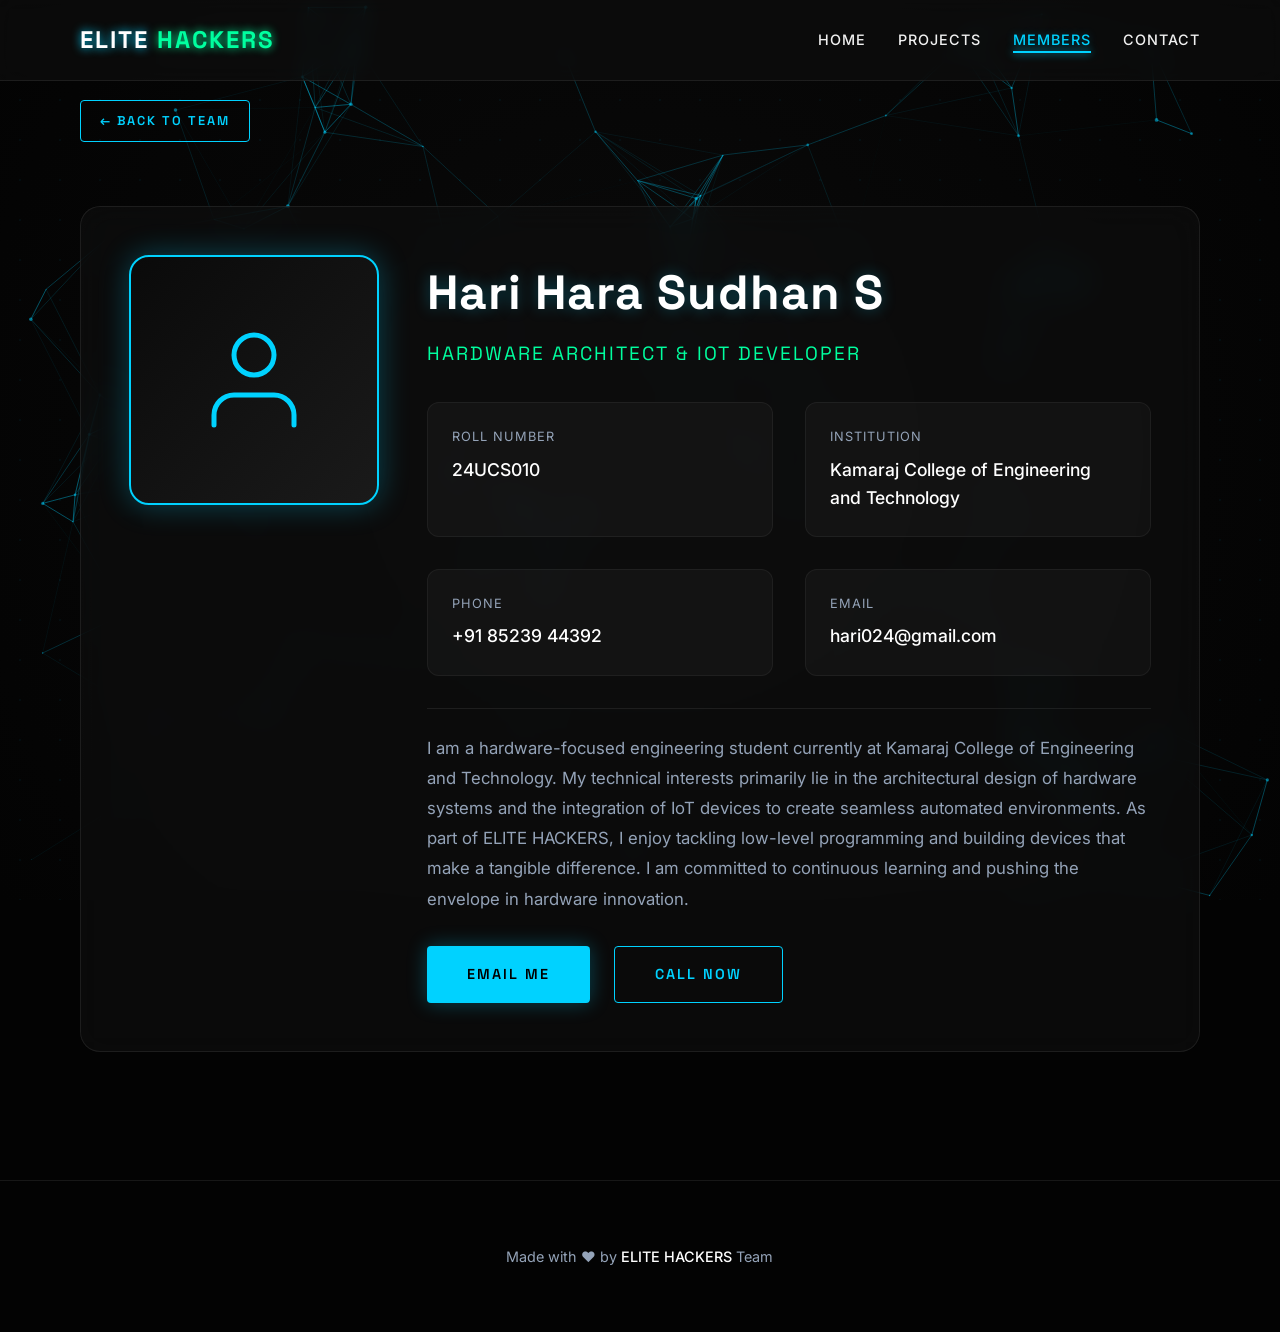
==== hari-hara.html @ d205bc83 "Add files via upload" ====
<!DOCTYPE html>
<html lang="en">
<head>
    <meta charset="UTF-8">
    <meta name="viewport" content="width=device-width, initial-scale=1.0">
    <title>Hari Hara Sudhan S - Profile | ELITE HACKERS</title>
    <link rel="stylesheet" href="style.css">
    <style>
        .profile-section {
            display: flex;
            align-items: flex-start;
            gap: 3rem;
            margin-top: 2rem;
            padding: 3rem;
            background: var(--glass-bg);
            border: 1px solid var(--glass-border);
            border-radius: 20px;
            backdrop-filter: blur(var(--glass-blur));
        }
        .profile-avatar {
            width: 250px;
            height: 250px;
            border-radius: 20px;
            background: linear-gradient(135deg, var(--bg-secondary), #1a1a1a);
            border: 2px solid var(--neon-blue);
            display: flex;
            align-items: center;
            justify-content: center;
            flex-shrink: 0;
            box-shadow: 0 0 30px var(--neon-glow-blue);
        }
        .profile-avatar svg {
            width: 120px;
            height: 120px;
            stroke: var(--neon-blue);
            stroke-width: 1;
        }
        .profile-info {
            flex-grow: 1;
        }
        .profile-name {
            font-family: var(--font-heading);
            font-size: 3rem;
            color: #fff;
            margin-bottom: 0.5rem;
            text-shadow: 0 0 15px var(--neon-glow-blue);
        }
        .profile-role {
            font-size: 1.2rem;
            color: var(--neon-green);
            font-family: var(--font-heading);
            margin-bottom: 2rem;
            letter-spacing: 2px;
            text-transform: uppercase;
        }
        .details-grid {
            display: grid;
            grid-template-columns: repeat(auto-fit, minmax(250px, 1fr));
            gap: 2rem;
            margin-bottom: 2rem;
        }
        .detail-item {
            background: rgba(255, 255, 255, 0.03);
            padding: 1.5rem;
            border-radius: 12px;
            border: 1px solid rgba(255, 255, 255, 0.05);
        }
        .detail-label {
            display: block;
            font-size: 0.8rem;
            color: var(--text-secondary);
            text-transform: uppercase;
            letter-spacing: 1px;
            margin-bottom: 0.5rem;
        }
        .detail-value {
            font-size: 1.1rem;
            color: #fff;
            font-weight: 500;
        }
        .profile-bio {
            color: var(--text-secondary);
            line-height: 1.8;
            font-size: 1.05rem;
            margin-top: 1rem;
            padding-top: 1.5rem;
            border-top: 1px solid var(--glass-border);
        }
        .contact-links {
            display: flex;
            gap: 1.5rem;
            margin-top: 2rem;
        }
        @media (max-width: 992px) {
            .profile-section {
                flex-direction: column;
                align-items: center;
                text-align: center;
                padding: 2rem;
            }
            .contact-links {
                justify-content: center;
            }
        }
    </style>
</head>
<body class="smooth-scroll">
    <!-- Animated Background -->
    <canvas id="bg-canvas"></canvas>
    <!-- Navigation -->
    <header>
        <nav class="container">
            <div class="logo">ELITE <span>HACKERS</span></div>
            <ul class="nav-links">
                <li><a href="index.html">Home</a></li>
                <li><a href="projects.html">Projects</a></li>
                <li><a href="members.html" class="active">Members</a></li>
                <li><a href="contact.html">Contact</a></li>
            </ul>
            <div class="menu-toggle">
                <span></span>
                <span></span>
                <span></span>
            </div>
        </nav>
    </header>
    <!-- Main Content -->
    <main class="pt-main container">
        <a href="members.html" class="btn btn-secondary" style="margin-bottom: 2rem; padding: 0.6rem 1.2rem; font-size: 0.8rem;">
            <span>&larr; Back to Team</span>
        </a>
        <section class="profile-section fade-in">
            <div class="profile-avatar">
                <svg viewBox="0 0 24 24" fill="none" stroke="currentColor" stroke-linecap="round" stroke-linejoin="round">
                    <path d="M20 21v-2a4 4 0 0 0-4-4H8a4 4 0 0 0-4 4v2"></path>
                    <circle cx="12" cy="7" r="4"></circle>
                </svg>
            </div>
            <div class="profile-info">
                <h1 class="profile-name">Hari Hara Sudhan S</h1>
                <p class="profile-role">Hardware Architect & IoT Developer</p>
                <div class="details-grid">
                    <div class="detail-item">
                        <span class="detail-label">Roll Number</span>
                        <span class="detail-value">24UCS010</span>
                    </div>
                    <div class="detail-item">
                        <span class="detail-label">Institution</span>
                        <span class="detail-value">Kamaraj College of Engineering and Technology</span>
                    </div>
                    <div class="detail-item">
                        <span class="detail-label">Phone</span>
                        <span class="detail-value">+91 85239 44392</span>
                    </div>
                    <div class="detail-item">
                        <span class="detail-label">Email</span>
                        <span class="detail-value">hari024@gmail.com</span>
                    </div>
                </div>
                <div class="profile-bio">
                    <p>
                        I am a hardware-focused engineering student currently at Kamaraj College of Engineering and Technology. My technical interests primarily lie in the architectural design of hardware systems and the integration of IoT devices to create seamless automated environments. As part of ELITE HACKERS, I enjoy tackling low-level programming and building devices that make a tangible difference. I am committed to continuous learning and pushing the envelope in hardware innovation.
                    </p>
                </div>
                <div class="contact-links">
                    <a href="mailto:hari024@gmail.com" class="btn btn-primary"><span>Email Me</span></a>
                    <a href="tel:8523944392" class="btn btn-secondary"><span>Call Now</span></a>
                </div>
            </div>
        </section>
    </main>
    <!-- Footer -->
    <footer>
        <div class="container">
            <p>Made with ❤️ by <span>ELITE HACKERS</span> Team</p>
        </div>
    </footer>
    <script src="script.js"></script>
</body>
</html>
---- style.css ----
/* Google Fonts: Space Grotesk for Tech feel, Inter for readability */
@import url('https://fonts.googleapis.com/css2?family=Space+Grotesk:wght@300;400;500;600;700&family=Inter:wght@300;400;500;600&display=swap');

:root {
  /* Color Palette - Deeper, more sophisticated neon */
  --bg-color: #030303;
  --bg-secondary: #0a0a0a;
  --text-primary: #f0f0f0;
  --text-secondary: #94a3b8;
  
  /* Neon Accents - Cyberpunk 2077 inspired palette */
  --neon-blue: #00d2ff;
  --neon-purple: #9d50bb;
  --neon-green: #00ff9f;
  
  --neon-glow-blue: rgba(0, 210, 255, 0.3);
  --neon-glow-purple: rgba(157, 80, 187, 0.3);
  
  /* Glassmorphism 2.0 */
  --glass-bg: rgba(15, 15, 15, 0.6);
  --glass-border: rgba(255, 255, 255, 0.08);
  --glass-blur: 15px;

  /* Fonts */
  --font-heading: 'Space Grotesk', sans-serif;
  --font-body: 'Inter', sans-serif;

  /* Transitions */
  --transition-fast: 0.2s cubic-bezier(0.4, 0, 0.2, 1);
  --transition-normal: 0.4s cubic-bezier(0.4, 0, 0.2, 1);
  --transition-slow: 0.6s cubic-bezier(0.4, 0, 0.2, 1);
}

* {
  margin: 0;
  padding: 0;
  box-sizing: border-box;
}

/* Canvas Background */
#bg-canvas {
  position: fixed;
  top: 0;
  left: 0;
  width: 100%;
  height: 100%;
  z-index: -2;
  background: radial-gradient(circle at center, #0a0a0a 0%, #030303 100%);
}

body {
  background-color: var(--bg-color);
  color: var(--text-primary);
  font-family: var(--font-body);
  line-height: 1.6;
  overflow-x: hidden;
  position: relative;
  scrollbar-width: thin;
  scrollbar-color: var(--neon-blue) transparent;
}

/* Custom Scrollbar */
::-webkit-scrollbar {
  width: 6px;
}
::-webkit-scrollbar-track {
  background: var(--bg-color);
}
::-webkit-scrollbar-thumb {
  background: var(--neon-blue);
  border-radius: 10px;
}

body::before {
  content: "";
  position: fixed;
  top: 0;
  left: 0;
  width: 100%;
  height: 100%;
  background-image: 
    radial-gradient(var(--neon-glow-blue) 1px, transparent 1px);
  background-size: 40px 40px;
  opacity: 0.15;
  z-index: -1;
  pointer-events: none;
}

h1, h2, h3, h4, h5, h6 {
  font-family: var(--font-heading);
  letter-spacing: 1px;
}

a {
  text-decoration: none;
  color: inherit;
}

ul {
  list-style: none;
}

/* --- Layout Utilities --- */
.container {
  width: 90%;
  max-width: 1200px;
  margin: 0 auto;
  padding: 0 1rem;
}

.section-title {
  font-size: 2.5rem;
  text-align: center;
  margin-bottom: 3rem;
  color: #fff;
  text-transform: uppercase;
  text-shadow: 0 0 10px var(--neon-glow-blue);
  position: relative;
  display: inline-block;
  left: 50%;
  transform: translateX(-50%);
}
.section-title::after {
  content: '';
  position: absolute;
  bottom: -10px;
  left: 50%;
  transform: translateX(-50%);
  width: 60%;
  height: 3px;
  background: linear-gradient(90deg, transparent, var(--neon-blue), transparent);
}

.pt-main {
  padding-top: 100px; /* Accounts for fixed header */
  min-height: calc(100vh - 80px); /* Height minus footer */
}

/* --- Navigation --- */
header {
  position: fixed;
  top: 0;
  width: 100%;
  background: var(--glass-bg);
  backdrop-filter: blur(10px);
  -webkit-backdrop-filter: blur(10px);
  border-bottom: 1px solid var(--glass-border);
  z-index: 1000;
  transition: var(--transition-normal);
}

nav {
  display: flex;
  justify-content: space-between;
  align-items: center;
  height: 80px;
}

.logo {
  font-family: var(--font-heading);
  font-size: 1.5rem;
  font-weight: 700;
  color: #fff;
  text-transform: uppercase;
  letter-spacing: 2px;
  text-shadow: 0 0 10px var(--neon-blue);
}
.logo span {
  color: var(--neon-green);
  text-shadow: 0 0 10px var(--neon-green);
}

.nav-links {
  display: flex;
  gap: 2rem;
}

.nav-links li a {
  font-weight: 500;
  text-transform: uppercase;
  font-size: 0.9rem;
  letter-spacing: 1px;
  position: relative;
  transition: color var(--transition-fast);
}

.nav-links li a:hover,
.nav-links li a.active {
  color: var(--neon-blue);
  text-shadow: 0 0 8px var(--neon-glow-blue);
}

.nav-links li a::after {
  content: '';
  position: absolute;
  bottom: -5px;
  left: 0;
  width: 0%;
  height: 2px;
  background: var(--neon-blue);
  box-shadow: 0 0 8px var(--neon-blue);
  transition: width var(--transition-normal);
}

.nav-links li a:hover::after,
.nav-links li a.active::after {
  width: 100%;
}

.menu-toggle {
  display: none;
  cursor: pointer;
  flex-direction: column;
  gap: 5px;
}
.menu-toggle span {
  display: block;
  width: 25px;
  height: 3px;
  background-color: #fff;
  transition: var(--transition-fast);
}

/* --- Buttons --- */
.btn {
  display: inline-flex;
  align-items: center;
  justify-content: center;
  padding: 1rem 2.5rem;
  font-family: var(--font-heading);
  font-size: 0.9rem;
  font-weight: 600;
  text-transform: uppercase;
  letter-spacing: 2px;
  border-radius: 4px;
  cursor: pointer;
  transition: all var(--transition-normal);
  background: transparent;
  color: #fff;
  position: relative;
  overflow: hidden;
  border: 1px solid rgba(255, 255, 255, 0.1);
}

.btn span {
  position: relative;
  z-index: 2;
}

.btn-primary {
  background: var(--neon-blue);
  box-shadow: 0 0 20px var(--neon-glow-blue);
  color: #000;
  border: none;
}

.btn-primary:hover {
  box-shadow: 0 0 40px var(--neon-blue);
  transform: translateY(-3px);
}

.btn-secondary {
  border: 1px solid var(--neon-blue);
  background: transparent;
  color: var(--neon-blue);
}

.btn-secondary:hover {
  background: var(--neon-blue);
  color: #000;
  box-shadow: 0 0 20px var(--neon-blue);
  transform: translateY(-3px);
}

/* --- Stats Section --- */
.stats {
  display: grid;
  grid-template-columns: repeat(auto-fit, minmax(200px, 1fr));
  gap: 2rem;
  margin: 4rem auto;
  text-align: center;
}

.stat-item {
  padding: 2rem;
  background: var(--glass-bg);
  border: 1px solid var(--glass-border);
  border-radius: 12px;
}

.stat-number {
  font-family: var(--font-heading);
  font-size: 3rem;
  color: var(--neon-blue);
  margin-bottom: 0.5rem;
  text-shadow: 0 0 10px var(--neon-glow-blue);
}

.stat-label {
  font-size: 0.9rem;
  color: var(--text-secondary);
  text-transform: uppercase;
  letter-spacing: 1px;
}

/* --- Skills Matrix --- */
.skills-grid {
  display: grid;
  grid-template-columns: repeat(auto-fit, minmax(300px, 1fr));
  gap: 2rem;
  margin-top: 3rem;
}

.skill-card {
  padding: 3rem 2rem;
  background: var(--glass-bg);
  border: 1px solid var(--glass-border);
  border-radius: 16px;
  transition: all var(--transition-normal);
  text-align: center;
}

.skill-card:hover {
  border-color: var(--neon-blue);
  transform: translateY(-10px);
  background: rgba(0, 210, 255, 0.05);
}

.skill-icon {
  font-size: 3rem;
  margin-bottom: 1.5rem;
  filter: drop-shadow(0 0 10px var(--neon-glow-blue));
}

.skill-card h3 {
  margin-bottom: 1rem;
  color: #fff;
}

.skill-card p {
  color: var(--text-secondary);
  font-size: 0.95rem;
}

/* Glitch Effect */
.glitch-wrapper {
  display: inline-block;
  margin-bottom: 2rem;
}

.glitch {
  position: relative;
  font-weight: 700;
}

.glitch::before,
.glitch::after {
  content: attr(data-text);
  position: absolute;
  top: 0;
  left: 0;
  width: 100%;
  height: 100%;
  background: var(--bg-color);
}

.glitch::before {
  left: 2px;
  text-shadow: -2px 0 var(--neon-blue);
  clip: rect(44px, 450px, 56px, 0);
  animation: glitch-anim 5s infinite linear alternate-reverse;
}

.glitch::after {
  left: -2px;
  text-shadow: -2px 0 var(--neon-purple);
  clip: rect(44px, 450px, 56px, 0);
  animation: glitch-anim2 5s infinite linear alternate-reverse;
}

@keyframes glitch-anim {
  0% { clip: rect(31px, 9999px, 94px, 0); }
  20% { clip: rect(62px, 9999px, 42px, 0); }
  40% { clip: rect(16px, 9999px, 78px, 0); }
  60% { clip: rect(1px, 9999px, 13px, 0); }
  80% { clip: rect(53px, 9999px, 86px, 0); }
  100% { clip: rect(91px, 9999px, 98px, 0); }
}

@keyframes glitch-anim2 {
  0% { clip: rect(65px, 9999px, 100px, 0); }
  20% { clip: rect(3px, 9999px, 58px, 0); }
  40% { clip: rect(95px, 9999px, 33px, 0); }
  60% { clip: rect(21px, 9999px, 73px, 0); }
  80% { clip: rect(44px, 9999px, 69px, 0); }
  100% { clip: rect(12px, 9999px, 47px, 0); }
}

/* Badge */
.badge {
  display: inline-block;
  padding: 0.5rem 1rem;
  background: rgba(0, 210, 255, 0.1);
  border: 1px solid var(--neon-blue);
  border-radius: 20px;
  font-size: 0.75rem;
  font-weight: 700;
  color: var(--neon-blue);
  text-transform: uppercase;
  letter-spacing: 2px;
  margin-bottom: 2rem;
}

/* --- Footer --- */
footer {
  text-align: center;
  padding: 4rem 2rem;
  border-top: 1px solid var(--glass-border);
  background: var(--bg-color);
  font-size: 0.9rem;
  color: var(--text-secondary);
  margin-top: 8rem;
}
footer span {
  color: #fff;
  font-weight: 500;
}

/* --- Responsive --- */
@media (max-width: 768px) {
  .menu-toggle {
    display: flex;
  }
  .nav-links {
    position: absolute;
    top: 80px;
    left: -100%;
    width: 100%;
    height: calc(100vh - 80px);
    background: var(--bg-color);
    flex-direction: column;
    align-items: center;
    justify-content: center;
    gap: 3rem;
    transition: left var(--transition-normal);
  }
  .nav-links.active {
    left: 0;
  }
  .section-title {
    font-size: 2rem;
  }
}

/* --- Animations --- */
.fade-in {
  opacity: 0;
  transform: translateY(20px);
  animation: fadeIn 0.8s forwards ease-out;
}

@keyframes fadeIn {
  to {
    opacity: 1;
    transform: translateY(0);
  }
}
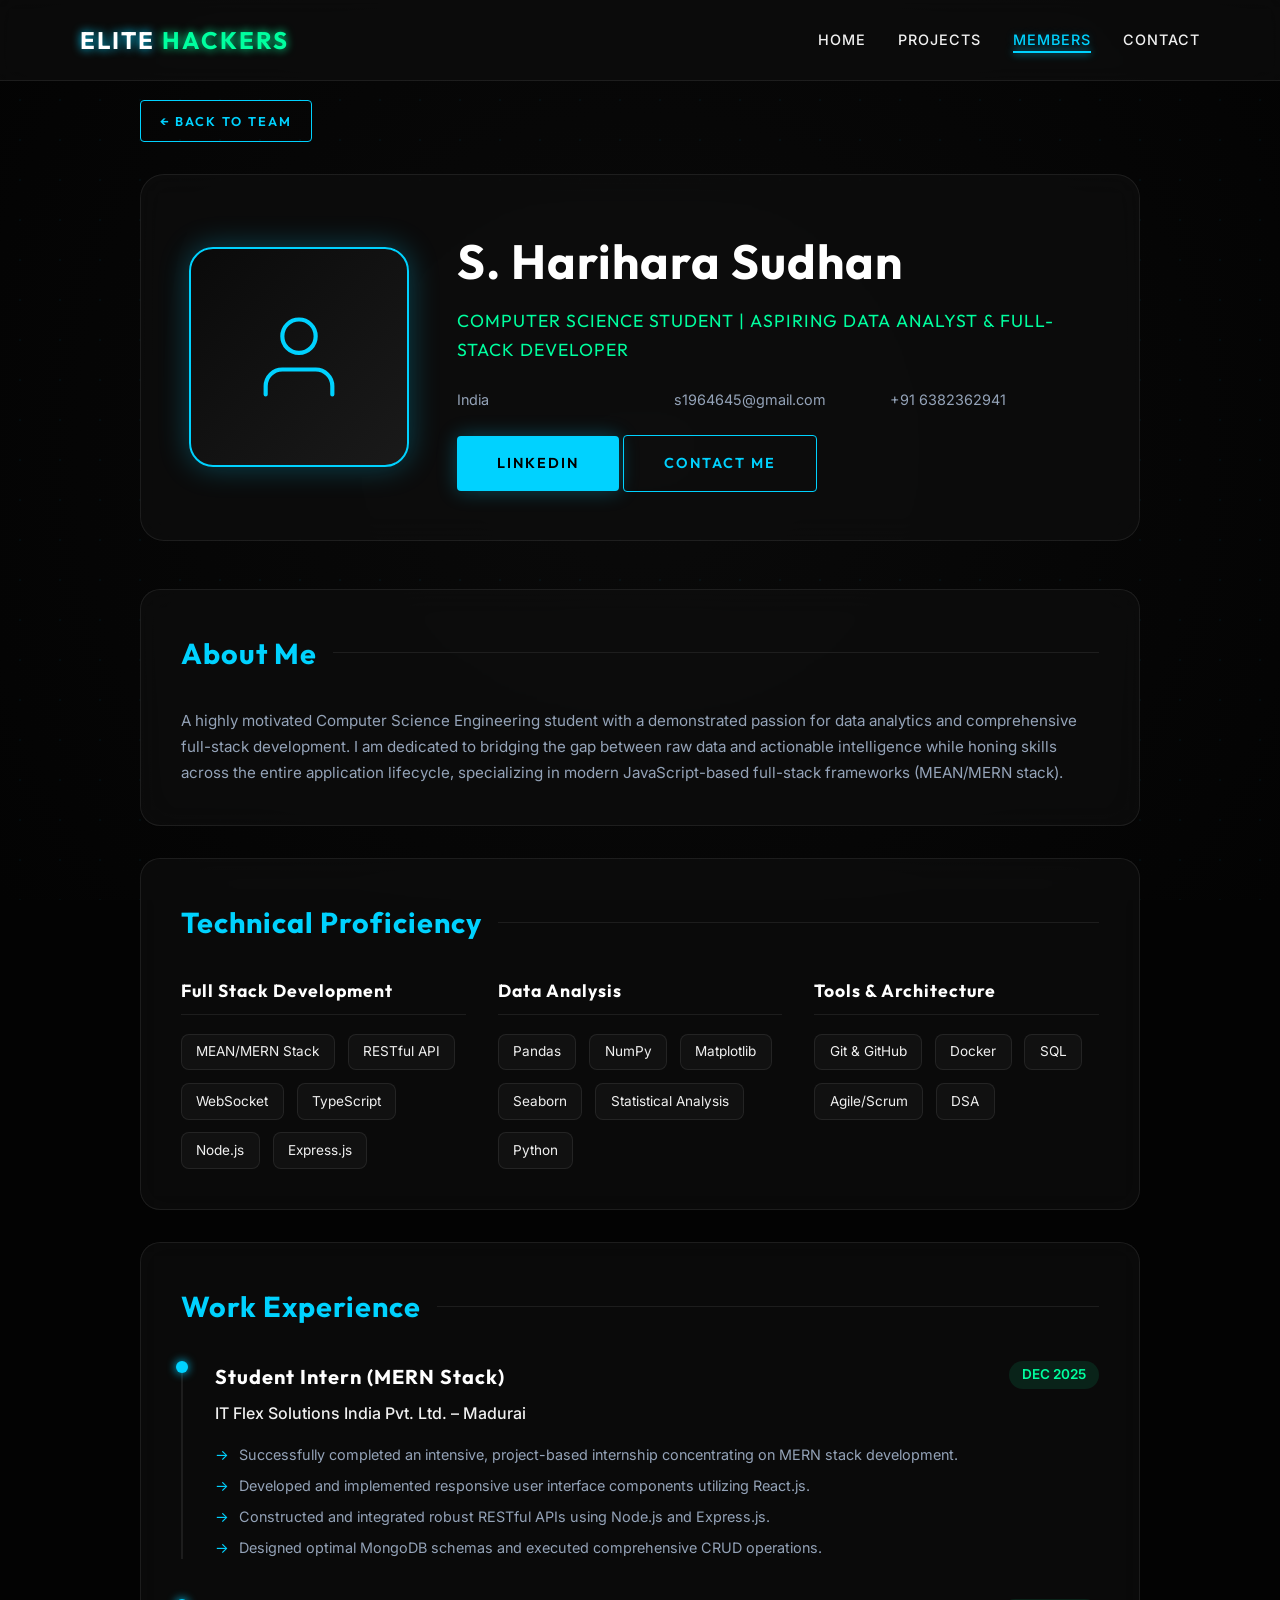
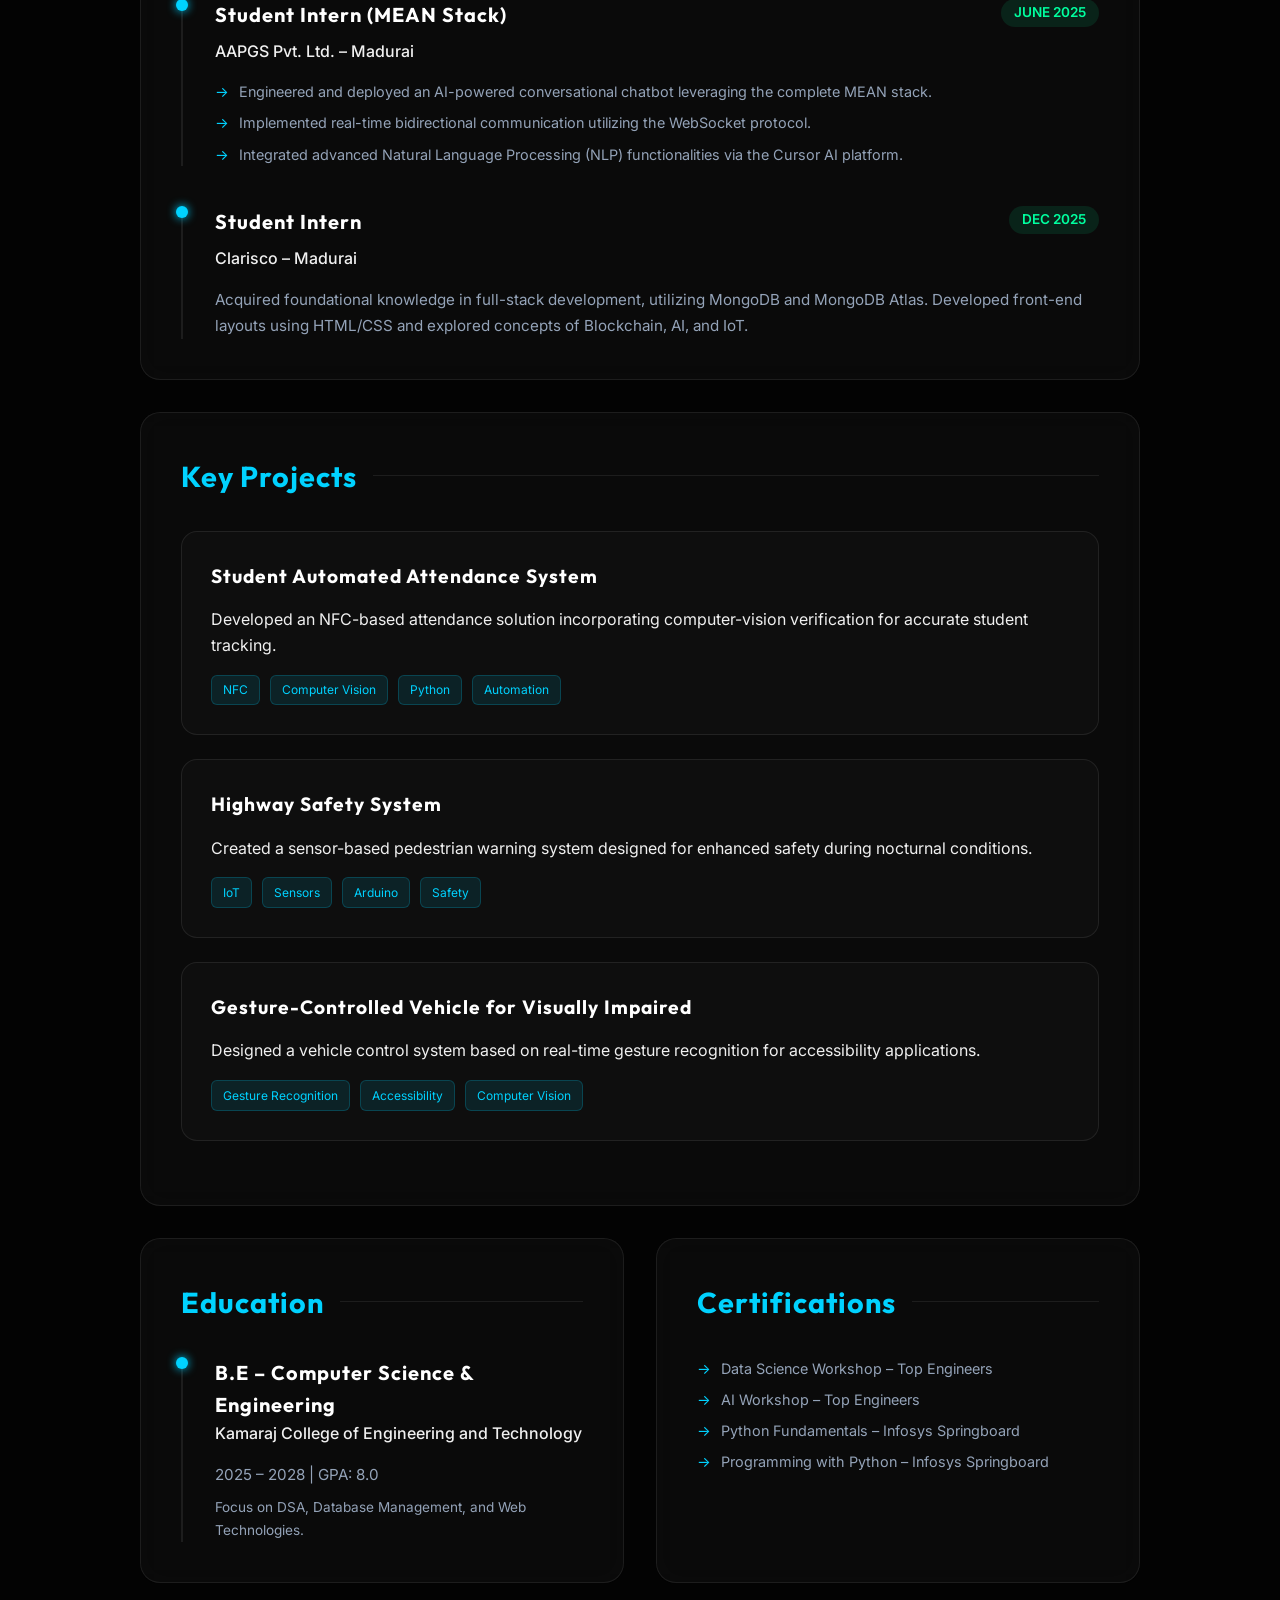
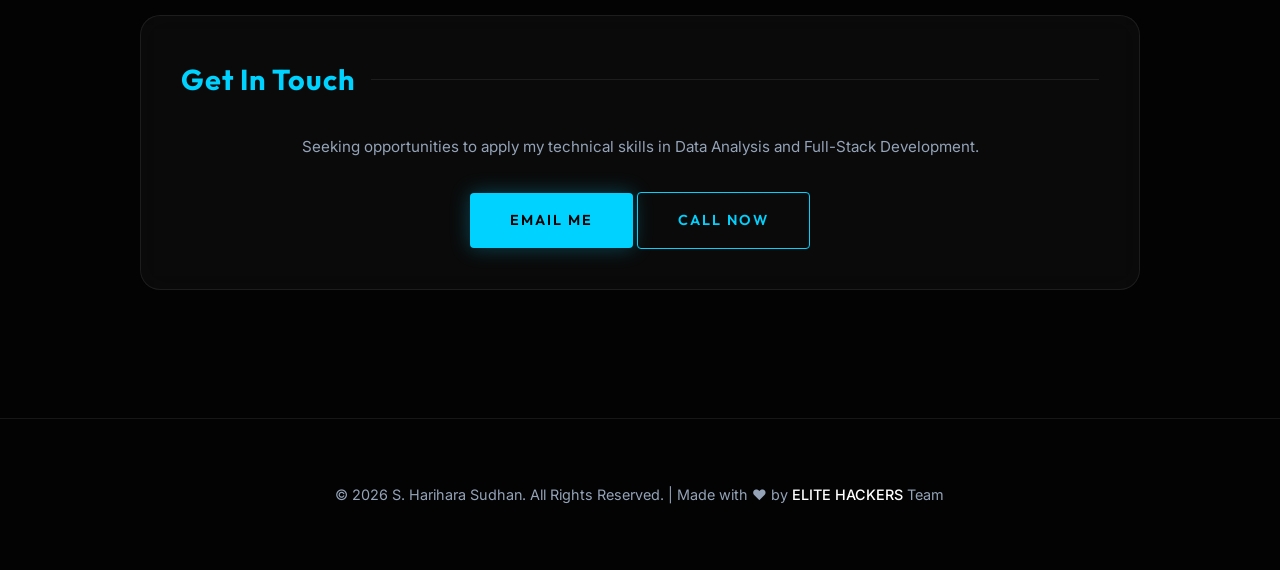
==== commit 78c08be2: "Add files via upload" ====
--- a/hari-hara.html
+++ b/hari-hara.html
@@ -3,24 +3,28 @@
 <head>
     <meta charset="UTF-8">
     <meta name="viewport" content="width=device-width, initial-scale=1.0">
-    <title>Hari Hara Sudhan S - Profile | ELITE HACKERS</title>
+    <title>S. Harihara Sudhan - Profile | ELITE HACKERS</title>
     <link rel="stylesheet" href="style.css">
     <style>
-        .profile-section {
-            display: flex;
-            align-items: flex-start;
+        .profile-container {
+            max-width: 1000px;
+            margin: 0 auto;
+        }
+        .profile-header {
+            display: flex;
+            align-items: center;
             gap: 3rem;
-            margin-top: 2rem;
             padding: 3rem;
             background: var(--glass-bg);
             border: 1px solid var(--glass-border);
-            border-radius: 20px;
+            border-radius: 24px;
             backdrop-filter: blur(var(--glass-blur));
+            margin-bottom: 3rem;
         }
         .profile-avatar {
-            width: 250px;
-            height: 250px;
-            border-radius: 20px;
+            width: 220px;
+            height: 220px;
+            border-radius: 24px;
             background: linear-gradient(135deg, var(--bg-secondary), #1a1a1a);
             border: 2px solid var(--neon-blue);
             display: flex;
@@ -30,84 +34,222 @@
             box-shadow: 0 0 30px var(--neon-glow-blue);
         }
         .profile-avatar svg {
-            width: 120px;
-            height: 120px;
+            width: 100px;
+            height: 100px;
             stroke: var(--neon-blue);
             stroke-width: 1;
-        }
-        .profile-info {
-            flex-grow: 1;
         }
         .profile-name {
             font-family: var(--font-heading);
             font-size: 3rem;
             color: #fff;
             margin-bottom: 0.5rem;
-            text-shadow: 0 0 15px var(--neon-glow-blue);
         }
         .profile-role {
+            font-size: 1.1rem;
+            color: var(--neon-green);
+            font-family: var(--font-heading);
+            margin-bottom: 1.5rem;
+            letter-spacing: 1px;
+            text-transform: uppercase;
+        }
+        .contact-info {
+            display: grid;
+            grid-template-columns: repeat(auto-fit, minmax(200px, 1fr));
+            gap: 1rem;
+            margin-bottom: 1.5rem;
+        }
+        .contact-item {
+            font-size: 0.9rem;
+            color: var(--text-secondary);
+            display: flex;
+            align-items: center;
+            gap: 0.5rem;
+        }
+
+        /* Resume Sections */
+        .section-box {
+            background: var(--glass-bg);
+            border: 1px solid var(--glass-border);
+            border-radius: 20px;
+            padding: 2.5rem;
+            margin-bottom: 2rem;
+            backdrop-filter: blur(var(--glass-blur));
+        }
+        .section-title-sm {
+            font-family: var(--font-heading);
+            font-size: 1.8rem;
+            color: var(--neon-blue);
+            margin-bottom: 2rem;
+            display: flex;
+            align-items: center;
+            gap: 1rem;
+        }
+        .section-title-sm::after {
+            content: '';
+            flex-grow: 1;
+            height: 1px;
+            background: var(--glass-border);
+        }
+
+        /* Experience Item */
+        .resume-item {
+            margin-bottom: 2.5rem;
+            position: relative;
+            padding-left: 2rem;
+            border-left: 2px solid var(--glass-border);
+        }
+        .resume-item:last-child {
+            margin-bottom: 0;
+        }
+        .resume-item::before {
+            content: '';
+            position: absolute;
+            left: -7px;
+            top: 0;
+            width: 12px;
+            height: 12px;
+            background: var(--neon-blue);
+            border-radius: 50%;
+            box-shadow: 0 0 10px var(--neon-blue);
+        }
+        .resume-header {
+            display: flex;
+            justify-content: space-between;
+            align-items: flex-start;
+            margin-bottom: 0.5rem;
+            flex-wrap: wrap;
+            gap: 1rem;
+        }
+        .resume-title {
+            font-family: var(--font-heading);
+            font-size: 1.25rem;
+            color: #fff;
+        }
+        .resume-date {
+            font-size: 0.85rem;
+            color: var(--neon-green);
+            background: rgba(0, 255, 159, 0.1);
+            padding: 0.2rem 0.8rem;
+            border-radius: 20px;
+            font-weight: 600;
+        }
+        .resume-org {
+            color: var(--text-primary);
+            font-weight: 500;
+            display: block;
+            margin-bottom: 1rem;
+        }
+        .resume-desc {
+            color: var(--text-secondary);
+            font-size: 0.95rem;
+            line-height: 1.7;
+        }
+        .resume-list {
+            margin-top: 1rem;
+            list-style: none;
+        }
+        .resume-list li {
+            position: relative;
+            padding-left: 1.5rem;
+            margin-bottom: 0.5rem;
+            color: var(--text-secondary);
+            font-size: 0.9rem;
+        }
+        .resume-list li::before {
+            content: '→';
+            position: absolute;
+            left: 0;
+            color: var(--neon-blue);
+        }
+
+        /* Skills Grid */
+        .skills-matrix {
+            display: grid;
+            grid-template-columns: repeat(auto-fit, minmax(280px, 1fr));
+            gap: 2rem;
+        }
+        .skill-category h4 {
+            color: #fff;
+            font-family: var(--font-heading);
+            margin-bottom: 1.2rem;
+            font-size: 1.1rem;
+            border-bottom: 1px solid var(--glass-border);
+            padding-bottom: 0.5rem;
+        }
+        .skill-tags {
+            display: flex;
+            flex-wrap: wrap;
+            gap: 0.8rem;
+        }
+        .skill-tag {
+            background: rgba(255, 255, 255, 0.03);
+            border: 1px solid var(--glass-border);
+            padding: 0.4rem 0.9rem;
+            border-radius: 8px;
+            font-size: 0.85rem;
+            color: var(--text-primary);
+            transition: var(--transition-normal);
+        }
+        .skill-tag:hover {
+            border-color: var(--neon-blue);
+            background: rgba(0, 210, 255, 0.05);
+            transform: translateY(-2px);
+        }
+
+        /* Project Cards */
+        .project-card-resume {
+            background: rgba(255, 255, 255, 0.02);
+            padding: 1.8rem;
+            border-radius: 16px;
+            border: 1px solid var(--glass-border);
+            margin-bottom: 1.5rem;
+            transition: var(--transition-normal);
+            display: flex;
+            flex-direction: column;
+            gap: 1rem;
+        }
+        .project-card-resume:hover {
+            border-color: var(--neon-blue);
+            transform: translateX(8px);
+            box-shadow: -5px 0 20px rgba(0, 210, 255, 0.1);
+        }
+        .project-card-resume h4 {
+            color: #fff;
+            font-family: var(--font-heading);
             font-size: 1.2rem;
-            color: var(--neon-green);
-            font-family: var(--font-heading);
-            margin-bottom: 2rem;
-            letter-spacing: 2px;
-            text-transform: uppercase;
-        }
-        .details-grid {
-            display: grid;
-            grid-template-columns: repeat(auto-fit, minmax(250px, 1fr));
-            gap: 2rem;
-            margin-bottom: 2rem;
-        }
-        .detail-item {
-            background: rgba(255, 255, 255, 0.03);
-            padding: 1.5rem;
-            border-radius: 12px;
-            border: 1px solid rgba(255, 255, 255, 0.05);
-        }
-        .detail-label {
-            display: block;
-            font-size: 0.8rem;
-            color: var(--text-secondary);
-            text-transform: uppercase;
-            letter-spacing: 1px;
-            margin-bottom: 0.5rem;
-        }
-        .detail-value {
-            font-size: 1.1rem;
-            color: #fff;
-            font-weight: 500;
-        }
-        .profile-bio {
-            color: var(--text-secondary);
-            line-height: 1.8;
-            font-size: 1.05rem;
-            margin-top: 1rem;
-            padding-top: 1.5rem;
-            border-top: 1px solid var(--glass-border);
-        }
-        .contact-links {
-            display: flex;
-            gap: 1.5rem;
-            margin-top: 2rem;
-        }
-        @media (max-width: 992px) {
-            .profile-section {
+        }
+        .project-tags {
+            display: flex;
+            gap: 0.6rem;
+            flex-wrap: wrap;
+        }
+        .project-tag-sm {
+            font-size: 0.75rem;
+            padding: 0.3rem 0.7rem;
+            border-radius: 6px;
+            background: rgba(0, 210, 255, 0.1);
+            color: var(--neon-blue);
+            border: 1px solid rgba(0, 210, 255, 0.2);
+        }
+
+        @media (max-width: 768px) {
+            .profile-header {
                 flex-direction: column;
-                align-items: center;
                 text-align: center;
+                gap: 2rem;
                 padding: 2rem;
             }
-            .contact-links {
-                justify-content: center;
+            .resume-header {
+                flex-direction: column;
+                gap: 0.5rem;
             }
         }
     </style>
 </head>
 <body class="smooth-scroll">
-    <!-- Animated Background -->
     <canvas id="bg-canvas"></canvas>
-    <!-- Navigation -->
+    
     <header>
         <nav class="container">
             <div class="logo">ELITE <span>HACKERS</span></div>
@@ -117,64 +259,200 @@
                 <li><a href="members.html" class="active">Members</a></li>
                 <li><a href="contact.html">Contact</a></li>
             </ul>
-            <div class="menu-toggle">
-                <span></span>
-                <span></span>
-                <span></span>
-            </div>
+            <div class="menu-toggle"><span></span><span></span><span></span></div>
         </nav>
     </header>
-    <!-- Main Content -->
+
     <main class="pt-main container">
-        <a href="members.html" class="btn btn-secondary" style="margin-bottom: 2rem; padding: 0.6rem 1.2rem; font-size: 0.8rem;">
-            <span>&larr; Back to Team</span>
-        </a>
-        <section class="profile-section fade-in">
-            <div class="profile-avatar">
-                <svg viewBox="0 0 24 24" fill="none" stroke="currentColor" stroke-linecap="round" stroke-linejoin="round">
-                    <path d="M20 21v-2a4 4 0 0 0-4-4H8a4 4 0 0 0-4 4v2"></path>
-                    <circle cx="12" cy="7" r="4"></circle>
-                </svg>
+        <div class="profile-container">
+            <a href="members.html" class="btn btn-secondary" style="margin-bottom: 2rem; padding: 0.6rem 1.2rem; font-size: 0.8rem;">
+                <span>&larr; Back to Team</span>
+            </a>
+
+            <!-- Profile Header -->
+            <section class="profile-header fade-in">
+                <div class="profile-avatar">
+                   <svg viewBox="0 0 24 24" fill="none" stroke="currentColor" stroke-linecap="round" stroke-linejoin="round">
+                        <path d="M20 21v-2a4 4 0 0 0-4-4H8a4 4 0 0 0-4 4v2"></path>
+                        <circle cx="12" cy="7" r="4"></circle>
+                    </svg>
+                </div>
+                <div class="profile-info">
+                    <h1 class="profile-name">S. Harihara Sudhan</h1>
+                    <p class="profile-role">Computer Science Student | Aspiring Data Analyst & Full-Stack Developer</p>
+                    <div class="contact-info">
+                        <div class="contact-item">India</div>
+                        <div class="contact-item">s1964645@gmail.com</div>
+                        <div class="contact-item">+91 6382362941</div>
+                    </div>
+                    <div class="contact-links">
+                        <a href="https://linkedin.com/in/s-harihara-sudhan-401478330" target="_blank" class="btn btn-primary"><span>LinkedIn</span></a>
+                        <a href="#contact" class="btn btn-secondary"><span>Contact Me</span></a>
+                    </div>
+                </div>
+            </section>
+
+            <!-- About Me -->
+            <section class="section-box fade-in">
+                <h2 class="section-title-sm">About Me</h2>
+                <p class="resume-desc">
+                    A highly motivated Computer Science Engineering student with a demonstrated passion for data analytics and comprehensive full-stack development. I am dedicated to bridging the gap between raw data and actionable intelligence while honing skills across the entire application lifecycle, specializing in modern JavaScript-based full-stack frameworks (MEAN/MERN stack).
+                </p>
+            </section>
+
+             <!-- Skills Matrix -->
+             <section class="section-box fade-in">
+                <h2 class="section-title-sm">Technical Proficiency</h2>
+                <div class="skills-matrix">
+                    <div class="skill-category">
+                        <h4>Full Stack Development</h4>
+                        <div class="skill-tags">
+                            <span class="skill-tag">MEAN/MERN Stack</span>
+                            <span class="skill-tag">RESTful API</span>
+                            <span class="skill-tag">WebSocket</span>
+                            <span class="skill-tag">TypeScript</span>
+                            <span class="skill-tag">Node.js</span>
+                            <span class="skill-tag">Express.js</span>
+                        </div>
+                    </div>
+                    <div class="skill-category">
+                        <h4>Data Analysis</h4>
+                        <div class="skill-tags">
+                            <span class="skill-tag">Pandas</span>
+                            <span class="skill-tag">NumPy</span>
+                            <span class="skill-tag">Matplotlib</span>
+                            <span class="skill-tag">Seaborn</span>
+                            <span class="skill-tag">Statistical Analysis</span>
+                            <span class="skill-tag">Python</span>
+                        </div>
+                    </div>
+                    <div class="skill-category">
+                        <h4>Tools & Architecture</h4>
+                        <div class="skill-tags">
+                            <span class="skill-tag">Git & GitHub</span>
+                            <span class="skill-tag">Docker</span>
+                            <span class="skill-tag">SQL</span>
+                            <span class="skill-tag">Agile/Scrum</span>
+                            <span class="skill-tag">DSA</span>
+                        </div>
+                    </div>
+                </div>
+            </section>
+
+            <!-- Experience -->
+            <section class="section-box fade-in">
+                <h2 class="section-title-sm">Work Experience</h2>
+                <div class="resume-item">
+                    <div class="resume-header">
+                        <h3 class="resume-title">Student Intern (MERN Stack)</h3>
+                        <span class="resume-date">DEC 2025</span>
+                    </div>
+                    <span class="resume-org">IT Flex Solutions India Pvt. Ltd. – Madurai</span>
+                    <ul class="resume-list">
+                        <li>Successfully completed an intensive, project-based internship concentrating on MERN stack development.</li>
+                        <li>Developed and implemented responsive user interface components utilizing React.js.</li>
+                        <li>Constructed and integrated robust RESTful APIs using Node.js and Express.js.</li>
+                        <li>Designed optimal MongoDB schemas and executed comprehensive CRUD operations.</li>
+                    </ul>
+                </div>
+                <div class="resume-item">
+                    <div class="resume-header">
+                        <h3 class="resume-title">Student Intern (MEAN Stack)</h3>
+                        <span class="resume-date">JUNE 2025</span>
+                    </div>
+                    <span class="resume-org">AAPGS Pvt. Ltd. – Madurai</span>
+                    <ul class="resume-list">
+                        <li>Engineered and deployed an AI-powered conversational chatbot leveraging the complete MEAN stack.</li>
+                        <li>Implemented real-time bidirectional communication utilizing the WebSocket protocol.</li>
+                        <li>Integrated advanced Natural Language Processing (NLP) functionalities via the Cursor AI platform.</li>
+                    </ul>
+                </div>
+                <div class="resume-item">
+                    <div class="resume-header">
+                        <h3 class="resume-title">Student Intern</h3>
+                        <span class="resume-date">DEC 2025</span>
+                    </div>
+                    <span class="resume-org">Clarisco – Madurai</span>
+                    <p class="resume-desc">Acquired foundational knowledge in full-stack development, utilizing MongoDB and MongoDB Atlas. Developed front-end layouts using HTML/CSS and explored concepts of Blockchain, AI, and IoT.</p>
+                </div>
+            </section>
+
+            <!-- Projects -->
+            <section class="section-box fade-in">
+                <h2 class="section-title-sm">Key Projects</h2>
+                <div class="project-card-resume">
+                    <h4>Student Automated Attendance System</h4>
+                    <p>Developed an NFC-based attendance solution incorporating computer-vision verification for accurate student tracking.</p>
+                    <div class="project-tags">
+                        <span class="project-tag-sm">NFC</span>
+                        <span class="project-tag-sm">Computer Vision</span>
+                        <span class="project-tag-sm">Python</span>
+                        <span class="project-tag-sm">Automation</span>
+                    </div>
+                </div>
+                <div class="project-card-resume">
+                    <h4>Highway Safety System</h4>
+                    <p>Created a sensor-based pedestrian warning system designed for enhanced safety during nocturnal conditions.</p>
+                    <div class="project-tags">
+                        <span class="project-tag-sm">IoT</span>
+                        <span class="project-tag-sm">Sensors</span>
+                        <span class="project-tag-sm">Arduino</span>
+                        <span class="project-tag-sm">Safety</span>
+                    </div>
+                </div>
+                <div class="project-card-resume">
+                    <h4>Gesture-Controlled Vehicle for Visually Impaired</h4>
+                    <p>Designed a vehicle control system based on real-time gesture recognition for accessibility applications.</p>
+                    <div class="project-tags">
+                        <span class="project-tag-sm">Gesture Recognition</span>
+                        <span class="project-tag-sm">Accessibility</span>
+                        <span class="project-tag-sm">Computer Vision</span>
+                    </div>
+                </div>
+            </section>
+
+            <!-- Education & Certifications -->
+            <div style="display: grid; grid-template-columns: repeat(auto-fit, minmax(300px, 1fr)); gap: 2rem; margin-bottom: 2rem;">
+                <section class="section-box fade-in" style="margin-bottom: 0;">
+                    <h2 class="section-title-sm">Education</h2>
+                    <div class="resume-item">
+                        <h3 class="resume-title">B.E – Computer Science & Engineering</h3>
+                        <span class="resume-org">Kamaraj College of Engineering and Technology</span>
+                        <p class="resume-desc">2025 – 2028 | GPA: 8.0</p>
+                        <p class="resume-desc" style="font-size: 0.85rem; margin-top: 0.5rem;">Focus on DSA, Database Management, and Web Technologies.</p>
+                    </div>
+                </section>
+                <section class="section-box fade-in" style="margin-bottom: 0;">
+                    <h2 class="section-title-sm">Certifications</h2>
+                    <ul class="resume-list">
+                        <li>Data Science Workshop – Top Engineers</li>
+                        <li>AI Workshop – Top Engineers</li>
+                        <li>Python Fundamentals – Infosys Springboard</li>
+                        <li>Programming with Python – Infosys Springboard</li>
+                    </ul>
+                </section>
             </div>
-            <div class="profile-info">
-                <h1 class="profile-name">Hari Hara Sudhan S</h1>
-                <p class="profile-role">Hardware Architect & IoT Developer</p>
-                <div class="details-grid">
-                    <div class="detail-item">
-                        <span class="detail-label">Roll Number</span>
-                        <span class="detail-value">24UCS010</span>
-                    </div>
-                    <div class="detail-item">
-                        <span class="detail-label">Institution</span>
-                        <span class="detail-value">Kamaraj College of Engineering and Technology</span>
-                    </div>
-                    <div class="detail-item">
-                        <span class="detail-label">Phone</span>
-                        <span class="detail-value">+91 85239 44392</span>
-                    </div>
-                    <div class="detail-item">
-                        <span class="detail-label">Email</span>
-                        <span class="detail-value">hari024@gmail.com</span>
-                    </div>
-                </div>
-                <div class="profile-bio">
-                    <p>
-                        I am a hardware-focused engineering student currently at Kamaraj College of Engineering and Technology. My technical interests primarily lie in the architectural design of hardware systems and the integration of IoT devices to create seamless automated environments. As part of ELITE HACKERS, I enjoy tackling low-level programming and building devices that make a tangible difference. I am committed to continuous learning and pushing the envelope in hardware innovation.
-                    </p>
-                </div>
-                <div class="contact-links">
-                    <a href="mailto:hari024@gmail.com" class="btn btn-primary"><span>Email Me</span></a>
-                    <a href="tel:8523944392" class="btn btn-secondary"><span>Call Now</span></a>
-                </div>
-            </div>
-        </section>
+
+            <!-- Connect -->
+            <section id="contact" class="section-box fade-in" style="text-align: center;">
+                <h2 class="section-title-sm" style="justify-content: center;">Get In Touch</h2>
+                <p class="resume-desc" style="margin-bottom: 2rem;">
+                    Seeking opportunities to apply my technical skills in Data Analysis and Full-Stack Development.
+                </p>
+                <div class="contact-links" style="justify-content: center;">
+                    <a href="mailto:s1964645@gmail.com" class="btn btn-primary"><span>Email Me</span></a>
+                    <a href="tel:6382362941" class="btn btn-secondary"><span>Call Now</span></a>
+                </div>
+            </section>
+        </div>
     </main>
-    <!-- Footer -->
+
     <footer>
         <div class="container">
-            <p>Made with ❤️ by <span>ELITE HACKERS</span> Team</p>
+            <p>&copy; 2026 S. Harihara Sudhan. All Rights Reserved. | Made with ❤️ by <span>ELITE HACKERS</span> Team</p>
         </div>
     </footer>
+
     <script src="script.js"></script>
 </body>
 </html>
--- a/style.css
+++ b/style.css
@@ -1,5 +1,4 @@
-/* Google Fonts: Space Grotesk for Tech feel, Inter for readability */
-@import url('https://fonts.googleapis.com/css2?family=Space+Grotesk:wght@300;400;500;600;700&family=Inter:wght@300;400;500;600&display=swap');
+@import url('https://fonts.googleapis.com/css2?family=Outfit:wght@300;400;500;600;700&family=Inter:wght@300;400;500;600&display=swap');
 
 :root {
   /* Color Palette - Deeper, more sophisticated neon */
@@ -22,7 +21,7 @@
   --glass-blur: 15px;
 
   /* Fonts */
-  --font-heading: 'Space Grotesk', sans-serif;
+  --font-heading: 'Outfit', sans-serif;
   --font-body: 'Inter', sans-serif;
 
   /* Transitions */
@@ -342,58 +341,12 @@
   font-size: 0.95rem;
 }
 
-/* Glitch Effect */
-.glitch-wrapper {
-  display: inline-block;
-  margin-bottom: 2rem;
-}
-
-.glitch {
-  position: relative;
-  font-weight: 700;
-}
-
-.glitch::before,
-.glitch::after {
-  content: attr(data-text);
-  position: absolute;
-  top: 0;
-  left: 0;
-  width: 100%;
-  height: 100%;
-  background: var(--bg-color);
-}
-
-.glitch::before {
-  left: 2px;
-  text-shadow: -2px 0 var(--neon-blue);
-  clip: rect(44px, 450px, 56px, 0);
-  animation: glitch-anim 5s infinite linear alternate-reverse;
-}
-
-.glitch::after {
-  left: -2px;
-  text-shadow: -2px 0 var(--neon-purple);
-  clip: rect(44px, 450px, 56px, 0);
-  animation: glitch-anim2 5s infinite linear alternate-reverse;
-}
-
-@keyframes glitch-anim {
-  0% { clip: rect(31px, 9999px, 94px, 0); }
-  20% { clip: rect(62px, 9999px, 42px, 0); }
-  40% { clip: rect(16px, 9999px, 78px, 0); }
-  60% { clip: rect(1px, 9999px, 13px, 0); }
-  80% { clip: rect(53px, 9999px, 86px, 0); }
-  100% { clip: rect(91px, 9999px, 98px, 0); }
-}
-
-@keyframes glitch-anim2 {
-  0% { clip: rect(65px, 9999px, 100px, 0); }
-  20% { clip: rect(3px, 9999px, 58px, 0); }
-  40% { clip: rect(95px, 9999px, 33px, 0); }
-  60% { clip: rect(21px, 9999px, 73px, 0); }
-  80% { clip: rect(44px, 9999px, 69px, 0); }
-  100% { clip: rect(12px, 9999px, 47px, 0); }
+/* Hero Subtitle refined */
+.hero-subtitle {
+  position: relative;
+  font-weight: 600;
+  text-align: center;
+  display: block;
 }
 
 /* Badge */
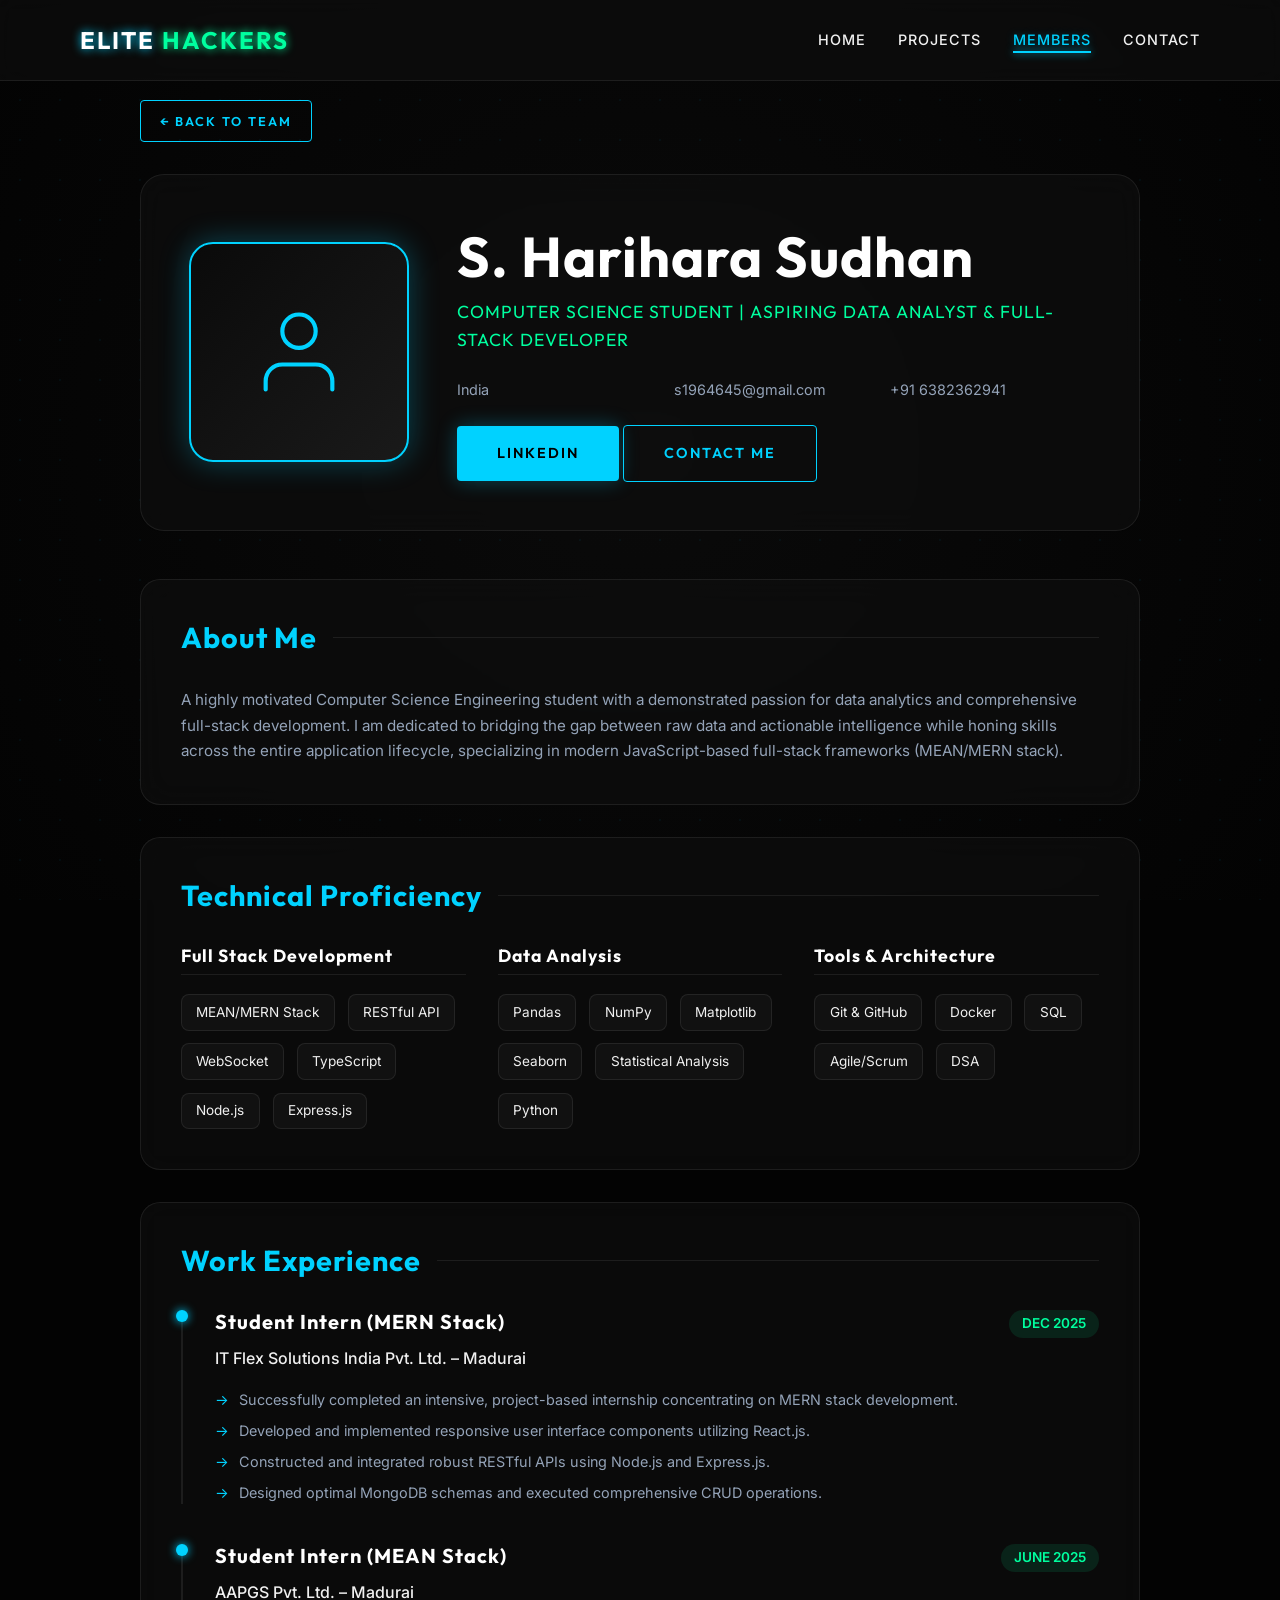
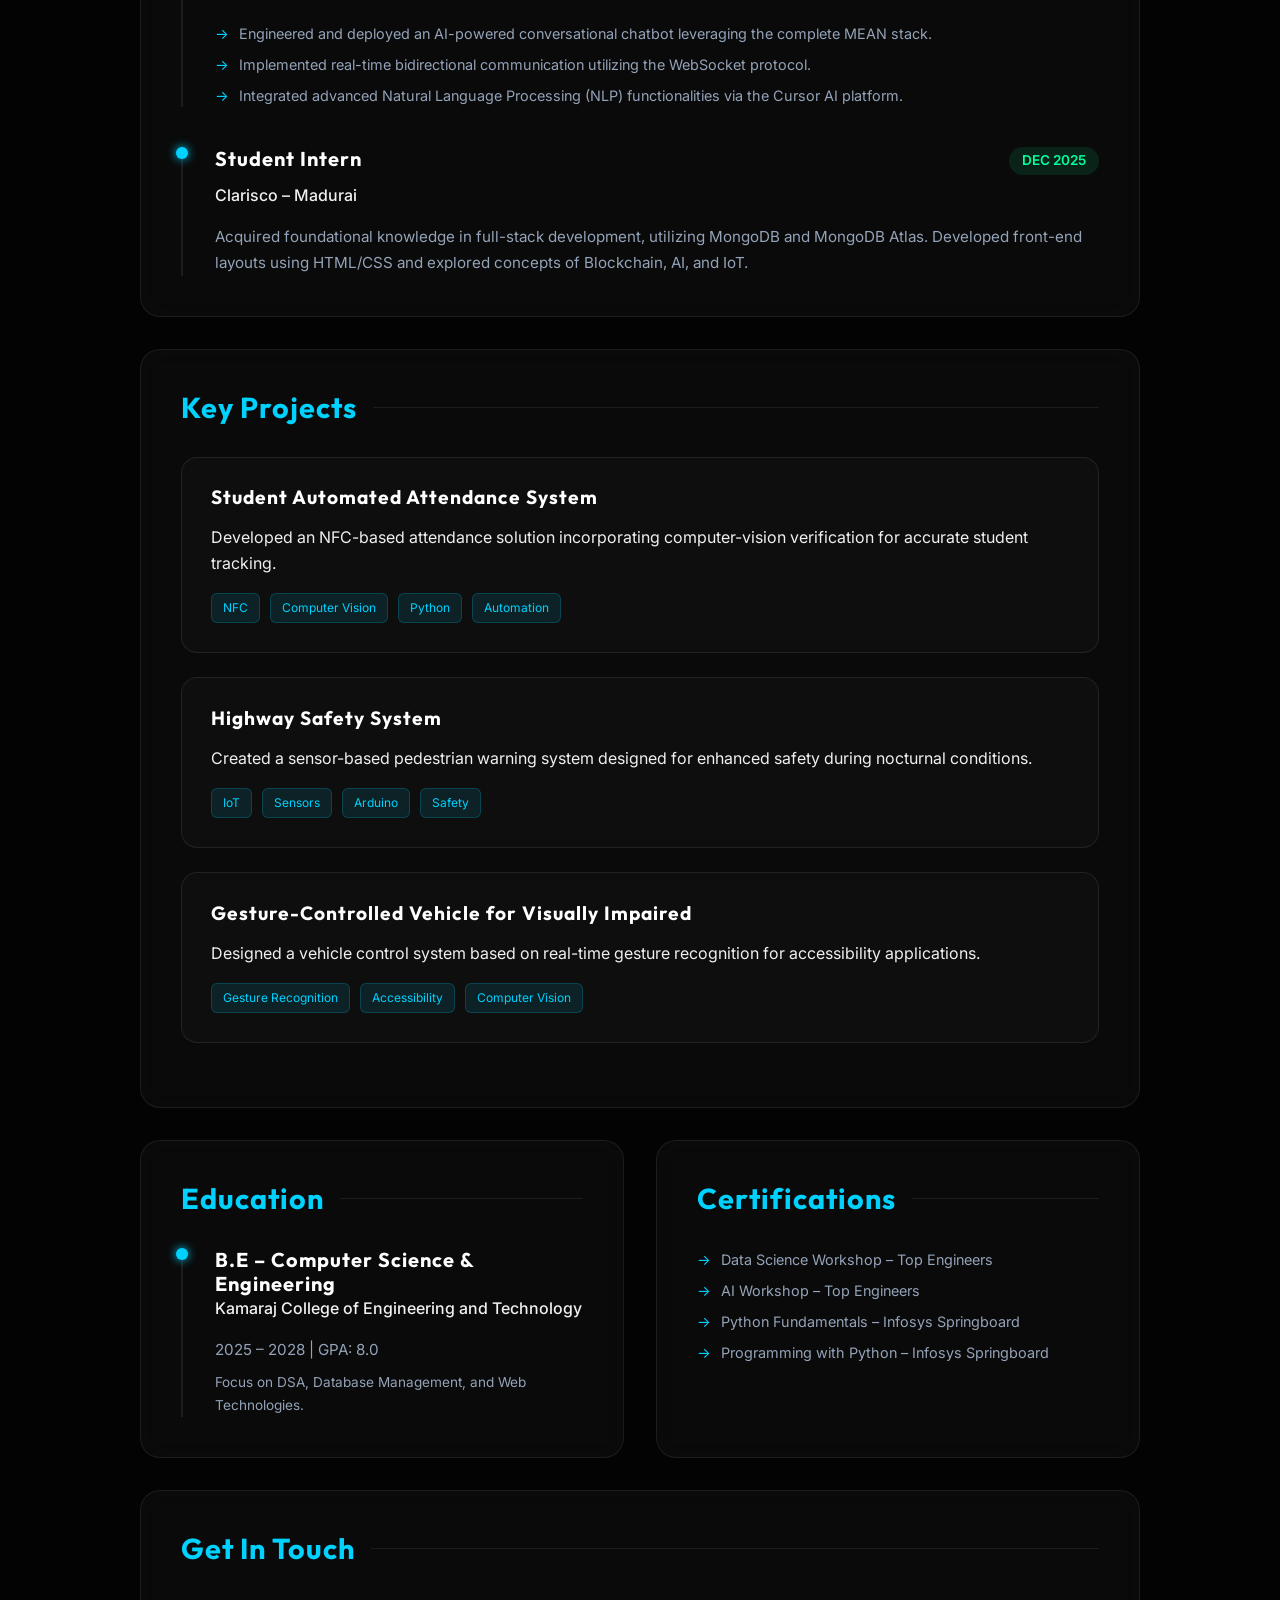
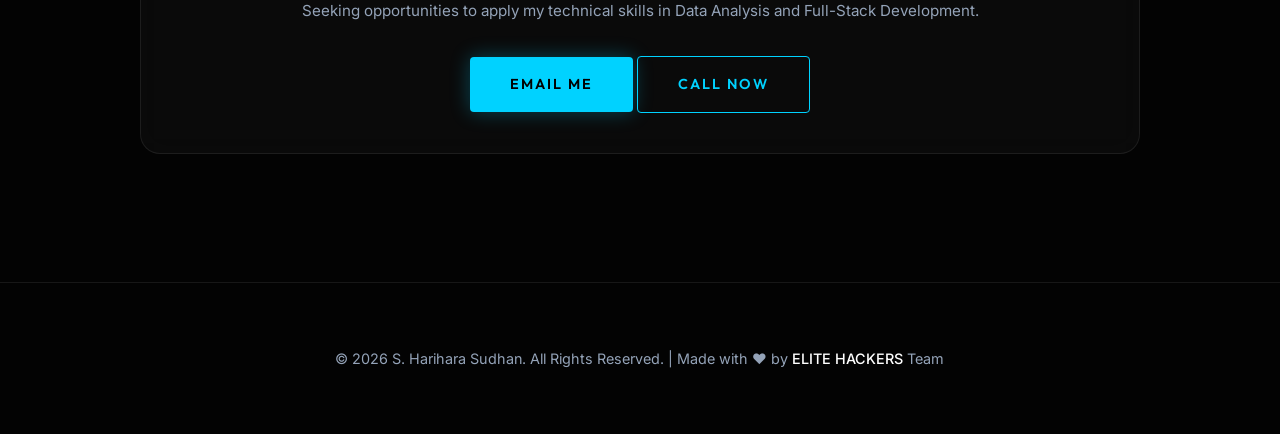
==== commit de181c27: "Add files via upload" ====
--- a/hari-hara.html
+++ b/hari-hara.html
@@ -41,7 +41,7 @@
         }
         .profile-name {
             font-family: var(--font-heading);
-            font-size: 3rem;
+            font-size: clamp(2rem, 6vw, 3.5rem);
             color: #fff;
             margin-bottom: 0.5rem;
         }
@@ -237,12 +237,21 @@
             .profile-header {
                 flex-direction: column;
                 text-align: center;
-                gap: 2rem;
-                padding: 2rem;
+                gap: 1.5rem;
+                padding: 2rem 1.5rem;
+            }
+            .profile-avatar {
+                width: 160px;
+                height: 160px;
             }
             .resume-header {
                 flex-direction: column;
                 gap: 0.5rem;
+            }
+            .contact-info {
+                grid-template-columns: 1fr;
+                text-align: left;
+                display: inline-grid;
             }
         }
     </style>
@@ -286,7 +295,7 @@
                         <div class="contact-item">+91 6382362941</div>
                     </div>
                     <div class="contact-links">
-                        <a href="https://linkedin.com/in/s-harihara-sudhan-401478330" target="_blank" class="btn btn-primary"><span>LinkedIn</span></a>
+                        <a href="https://www.linkedin.com/in/s-harihara-sudhan-401478330?utm_source=share&utm_campaign=share_via&utm_content=profile&utm_medium=android_app" target="_blank" class="btn btn-primary"><span>LinkedIn</span></a>
                         <a href="#contact" class="btn btn-secondary"><span>Contact Me</span></a>
                     </div>
                 </div>
--- a/style.css
+++ b/style.css
@@ -88,7 +88,12 @@
 h1, h2, h3, h4, h5, h6 {
   font-family: var(--font-heading);
   letter-spacing: 1px;
-}
+  line-height: 1.2;
+}
+
+h1 { font-size: clamp(2.5rem, 8vw, 4.5rem); }
+h2 { font-size: clamp(2rem, 6vw, 3rem); }
+h3 { font-size: clamp(1.5rem, 4vw, 2rem); }
 
 a {
   text-decoration: none;
@@ -399,7 +404,22 @@
   }
   .nav-links.active {
     left: 0;
-  }
+    box-shadow: 20px 0 50px rgba(0, 0, 0, 0.9);
+  }
+  .nav-links li {
+    opacity: 0;
+    transform: translateY(20px);
+    transition: all 0.4s ease;
+  }
+  .nav-links.active li {
+    opacity: 1;
+    transform: translateY(0);
+  }
+  /* Staggered animation for nav items */
+  .nav-links.active li:nth-child(1) { transition-delay: 0.1s; }
+  .nav-links.active li:nth-child(2) { transition-delay: 0.2s; }
+  .nav-links.active li:nth-child(3) { transition-delay: 0.3s; }
+  .nav-links.active li:nth-child(4) { transition-delay: 0.4s; }
   .section-title {
     font-size: 2rem;
   }
@@ -418,3 +438,166 @@
     transform: translateY(0);
   }
 }
+
+/* --- Chatbot Widget --- */
+.chatbot-widget {
+  position: fixed;
+  bottom: 2rem;
+  right: 2rem;
+  z-index: 1000;
+  display: flex;
+  flex-direction: column;
+  align-items: flex-end;
+}
+
+.chat-toggle {
+  width: 60px;
+  height: 60px;
+  border-radius: 50%;
+  background: var(--neon-blue);
+  border: none;
+  cursor: pointer;
+  display: flex;
+  align-items: center;
+  justify-content: center;
+  box-shadow: 0 0 20px var(--neon-glow-blue);
+  transition: var(--transition-normal);
+  color: #000;
+}
+
+.chat-toggle:hover {
+  transform: scale(1.1) rotate(15deg);
+  box-shadow: 0 0 30px var(--neon-blue);
+}
+
+.chat-toggle svg {
+  width: 24px;
+  height: 24px;
+}
+
+.chat-window {
+  position: absolute;
+  bottom: 80px;
+  right: 0;
+  width: 350px;
+  height: 500px;
+  background: var(--glass-bg);
+  border: 1px solid var(--glass-border);
+  border-radius: 20px;
+  backdrop-filter: blur(var(--glass-blur));
+  display: flex;
+  flex-direction: column;
+  overflow: hidden;
+  box-shadow: 0 20px 50px rgba(0,0,0,0.5);
+  transform: translateY(20px) scale(0.9);
+  opacity: 0;
+  pointer-events: none;
+  transition: var(--transition-normal);
+}
+
+.chat-window.active {
+  transform: translateY(0) scale(1);
+  opacity: 1;
+  pointer-events: all;
+}
+
+.chat-header {
+  padding: 1.5rem;
+  background: rgba(255, 255, 255, 0.05);
+  border-bottom: 1px solid var(--glass-border);
+  display: flex;
+  align-items: center;
+  gap: 1rem;
+}
+
+.chat-header .dot {
+  width: 10px;
+  height: 10px;
+  background: var(--neon-green);
+  border-radius: 50%;
+  box-shadow: 0 0 10px var(--neon-green);
+}
+
+.chat-header span {
+  font-family: var(--font-heading);
+  font-weight: 600;
+  color: #fff;
+}
+
+.chat-messages {
+  flex-grow: 1;
+  padding: 1.5rem;
+  overflow-y: auto;
+  display: flex;
+  flex-direction: column;
+  gap: 1rem;
+}
+
+.message {
+  max-width: 80%;
+  padding: 0.8rem 1.2rem;
+  border-radius: 15px;
+  font-size: 0.9rem;
+  line-height: 1.5;
+}
+
+.message.bot {
+  background: rgba(255,255,255,0.05);
+  color: #fff;
+  align-self: flex-start;
+  border-bottom-left-radius: 2px;
+}
+
+.message.user {
+  background: var(--neon-blue);
+  color: #000;
+  align-self: flex-end;
+  border-bottom-right-radius: 2px;
+  font-weight: 500;
+}
+
+.chat-input-area {
+  padding: 1rem 1.5rem;
+  background: rgba(255, 255, 255, 0.03);
+  display: flex;
+  gap: 0.8rem;
+}
+
+.chat-input-area input {
+  flex-grow: 1;
+  background: rgba(255, 255, 255, 0.05);
+  border: 1px solid var(--glass-border);
+  border-radius: 10px;
+  padding: 0.7rem 1rem;
+  color: #fff;
+  font-family: var(--font-body);
+  outline: none;
+}
+
+.chat-input-area input:focus {
+  border-color: var(--neon-blue);
+}
+
+.send-btn {
+  background: none;
+  border: none;
+  color: var(--neon-blue);
+  cursor: pointer;
+  display: flex;
+  align-items: center;
+  justify-content: center;
+  transition: var(--transition-fast);
+}
+
+.send-btn:hover {
+  transform: scale(1.1);
+  color: #fff;
+}
+
+@media (max-width: 480px) {
+  .chat-window {
+    width: calc(100vw - 4rem);
+    bottom: 80px;
+    right: -1rem;
+  }
+}
